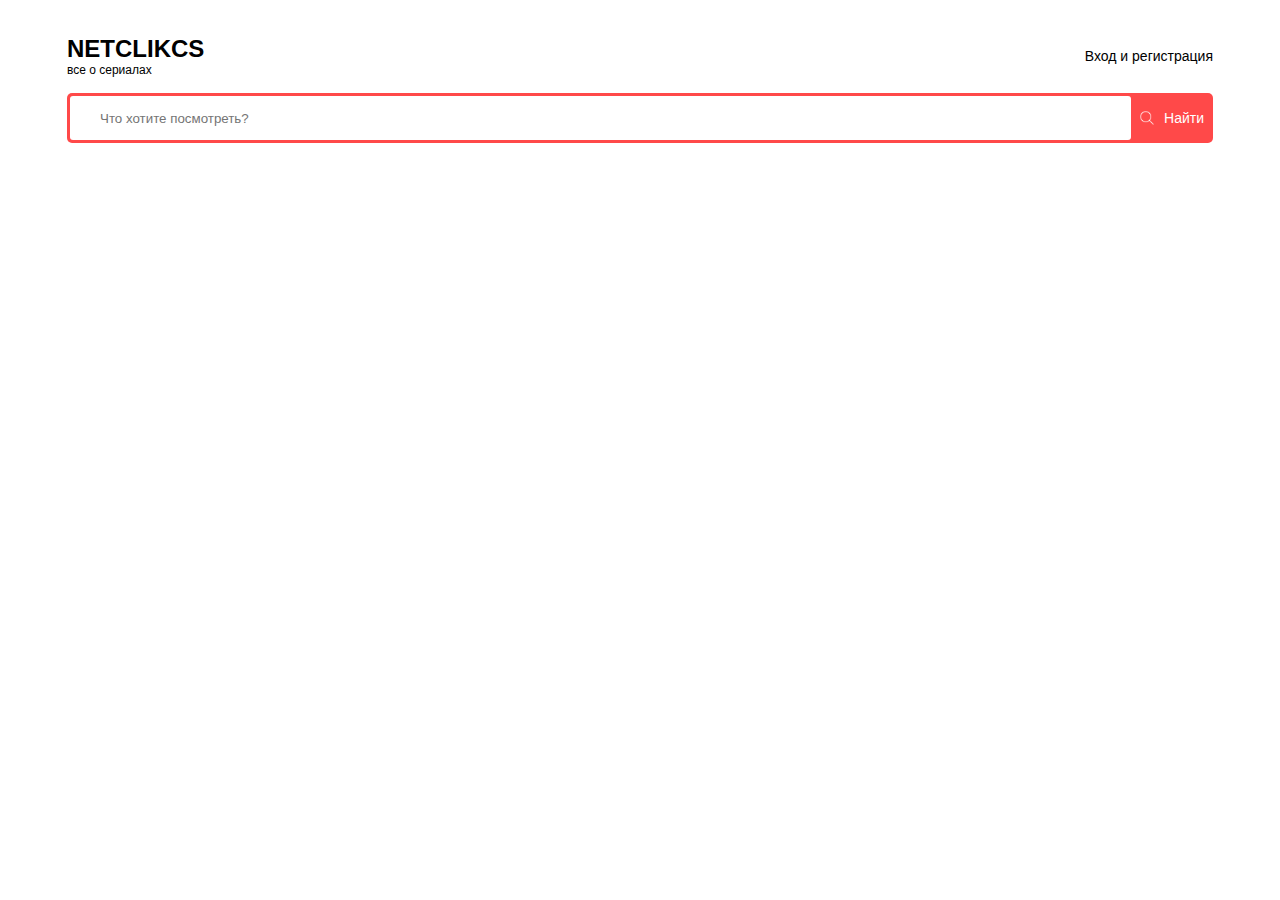
==== index.html @ 05db2621 "initial commit" ====
<!DOCTYPE html>
<html lang="en">
<head>
    <meta charset="UTF-8">
    <meta name="viewport" content="width=device-width, initial-scale=1.0">
    <title>Netkliks</title>
    <link rel="stylesheet" href="style.css">
</head>
<body>
    <header class="header">
        <div class="container">
            <div class="header-box">
                <div class="header-logo">
                    <h1>NETCLIKCS</h1>
                    <p>все о сериалах</p>
                </div>
                <div class="header-controls">
                    <a href="#">Вход и регистрация</a>
                </div>
                <div class="header-controls--mobile">
                    <img src="./images/burger.svg" alt="burger">
                </div>
            </div>
        </div>
    </header>
    <main>
        <section class="search">
            <div class="container">
                <div class="search-box">
                    <input type="text" placeholder="Что хотите посмотреть?">
                    <button>
                        <img src="./images/search.svg" alt="search">
                        <span>Найти</span>
                    </button>
                </div>
            </div>
        </section>
        <section class="content">
            <div class="container">

            </div>
        </section>
    </main>
</body>
</html>
---- style.css ----
* {
    box-sizing: border-box;
}
body {
    margin: 0;
    padding: 0;
}
.container {
    max-width: 1194px;
    margin: 0 auto;
    padding-left: 24px;
    padding-right: 24px;
}
.header {
    margin-top: 34px;
    margin-bottom: 15px;
}
.header-box {
    display: flex;
    justify-content: space-between;
    align-items: center;
}
.header-logo h1 {
    margin: 0;
    font-family: Inter, sans-serif;
    font-size: 24px;
    font-weight: 700;
    line-height: 29px;
}
.header-logo p {
    margin: 0;
    font-family: Inter, sans-serif;
    font-size: 12px;
    font-weight: 300;
    line-height: 15px;
}
.header-controls a {
    font-family: Inter, sans-serif;
    font-size: 14px;
    font-weight: 400;
    line-height: 17px;
    text-decoration: none;
    color: rgb(0, 0, 0);
    cursor: pointer;
}
.header-controls a:hover {
    color: rgb(255, 73, 73);
}
.header-controls--mobile {
    display: none;
    align-self: flex-start;
}
.search-box {
    border-radius: 5px;
    background: rgb(255, 73, 73);
    display: flex;
    justify-content: space-between;
    align-items: center;
    padding: 3px;
    gap: 3px;
    height: 50px;
}
.search-box input {
    flex-grow: 1;
    height: 100%;
    border: none;
    outline: none;
    border-radius: 3px;
    background: rgb(255, 255, 255);
    padding: 0 30px;
    min-width: 0;
}
.search-box button {
    height: 100%;
    display: flex;
    align-items: center;
    gap: 10px;
    background: rgb(255, 73, 73);
    border: none;
    color: rgb(255, 255, 255);
    font-family: Inter, sans-serif;
    font-size: 14px;
    font-weight: 400;
    line-height: 17px;
    cursor: pointer;
}

@media (max-width: 768px) {
    .header-controls--mobile {
        display: block;
    }
    .header-controls {
        display: none;
    }
    .search-box input {
        padding: 0 15px;
    }
}
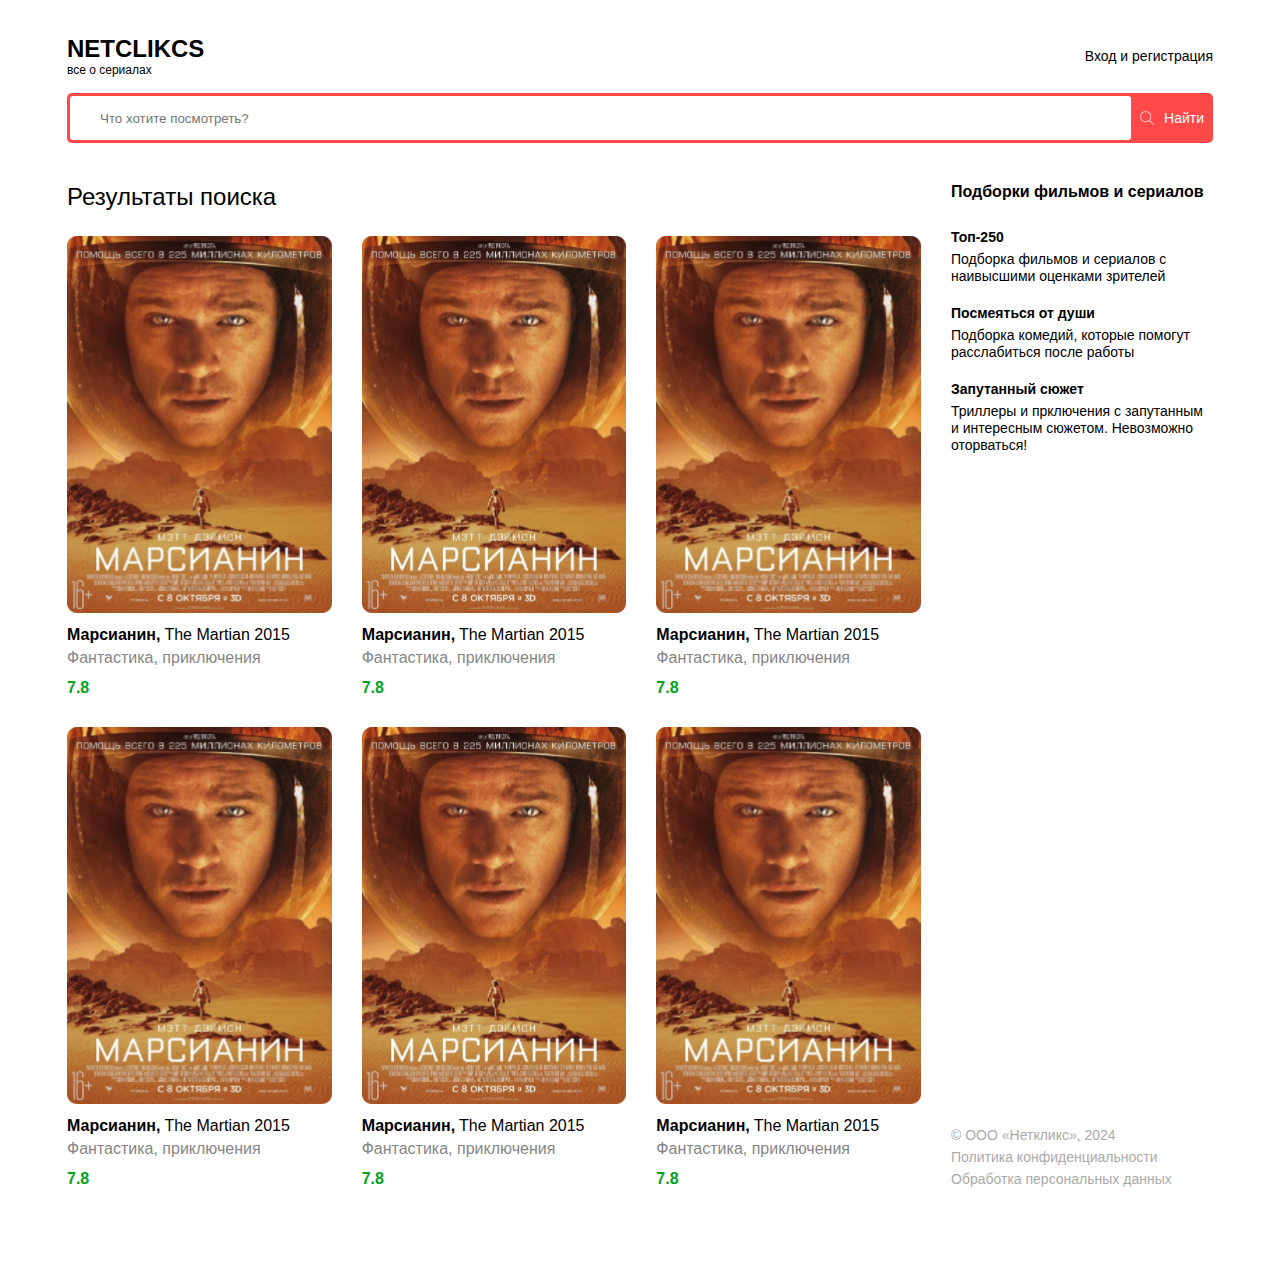
==== commit 60887737: "add: day 2" ====
--- a/index.html
+++ b/index.html
@@ -37,7 +37,131 @@
         </section>
         <section class="content">
             <div class="container">
-
+                <div class="content-box">
+                    <div class="content-main">
+                        <h2 class="content-main__title">
+                            Результаты поиска
+                        </h2>
+                        <div class="content-cards">
+                            <a href="/film.html" class="content-cards__item">
+                                <div class="content-cards__item--img">
+                                    <img src="./images/film.png" alt="film">
+                                </div>
+                                <div class="content-cards__item--title">
+                                    <h5>Марсианин,</h5>
+                                    <span>The Martian 2015</span>
+                                </div>
+                                <p class="content-cards__item--description">
+                                    Фантастика, приключения
+                                </p>
+                                <p class="content-cards__item--rating">
+                                    7.8
+                                </p>
+                            </a>
+                            <a href="/film.html" class="content-cards__item">
+                                <div class="content-cards__item--img">
+                                    <img src="./images/film.png" alt="film">
+                                </div>
+                                <div class="content-cards__item--title">
+                                    <h5>Марсианин,</h5>
+                                    <span>The Martian 2015</span>
+                                </div>
+                                <p class="content-cards__item--description">
+                                    Фантастика, приключения
+                                </p>
+                                <p class="content-cards__item--rating">
+                                    7.8
+                                </p>
+                            </a>
+                            <a href="/film.html" class="content-cards__item">
+                                <div class="content-cards__item--img">
+                                    <img src="./images/film.png" alt="film">
+                                </div>
+                                <div class="content-cards__item--title">
+                                    <h5>Марсианин,</h5>
+                                    <span>The Martian 2015</span>
+                                </div>
+                                <p class="content-cards__item--description">
+                                    Фантастика, приключения
+                                </p>
+                                <p class="content-cards__item--rating">
+                                    7.8
+                                </p>
+                            </a>
+                            <a href="/film.html" class="content-cards__item">
+                                <div class="content-cards__item--img">
+                                    <img src="./images/film.png" alt="film">
+                                </div>
+                                <div class="content-cards__item--title">
+                                    <h5>Марсианин,</h5>
+                                    <span>The Martian 2015</span>
+                                </div>
+                                <p class="content-cards__item--description">
+                                    Фантастика, приключения
+                                </p>
+                                <p class="content-cards__item--rating">
+                                    7.8
+                                </p>
+                            </a>
+                            <a href="/film.html" class="content-cards__item">
+                                <div class="content-cards__item--img">
+                                    <img src="./images/film.png" alt="film">
+                                </div>
+                                <div class="content-cards__item--title">
+                                    <h5>Марсианин,</h5>
+                                    <span>The Martian 2015</span>
+                                </div>
+                                <p class="content-cards__item--description">
+                                    Фантастика, приключения
+                                </p>
+                                <p class="content-cards__item--rating">
+                                    7.8
+                                </p>
+                            </a>
+                            <a href="/film.html" class="content-cards__item">
+                                <div class="content-cards__item--img">
+                                    <img src="./images/film.png" alt="film">
+                                </div>
+                                <div class="content-cards__item--title">
+                                    <h5>Марсианин,</h5>
+                                    <span>The Martian 2015</span>
+                                </div>
+                                <p class="content-cards__item--description">
+                                    Фантастика, приключения
+                                </p>
+                                <p class="content-cards__item--rating">
+                                    7.8
+                                </p>
+                            </a>
+                        </div>
+                    </div>
+                    <div class="content-sidebar">
+                        <div class="content-sidebar__info">
+                            <h4 class="content-sidebar__info--title">
+                                Подборки фильмов и сериалов
+                            </h4>
+                            <div class="content-sidebar__info__wrapper">
+                                <div class="content-sidebar__info__item">
+                                    <h5>Топ-250</h5>
+                                    <p>Подборка фильмов и сериалов с наивысшими оценками зрителей</p>
+                                </div>
+                                <div class="content-sidebar__info__item">
+                                    <h5>Посмеяться от души</h5>
+                                    <p>Подборка комедий, которые помогут расслабиться после работы</p>
+                                </div>
+                                <div class="content-sidebar__info__item">
+                                    <h5>Запутанный сюжет</h5>
+                                    <p>Триллеры и прключения с запутанным и интересным сюжетом. Невозможно оторваться!</p>
+                                </div>
+                            </div>
+                        </div>
+                        <div class="content-sidebar__footer">
+                            <p>© ООО «Неткликс», 2024</p>
+                            <a href="#">Политика конфиденциальности</a>
+                            <a href="#">Обработка персональных данных</a>
+                        </div>
+                    </div>
+                </div>
             </div>
         </section>
     </main>
--- a/style.css
+++ b/style.css
@@ -49,6 +49,9 @@
 .header-controls--mobile {
     display: none;
     align-self: flex-start;
+}
+.search {
+    margin-bottom: 39px;
 }
 .search-box {
     border-radius: 5px;
@@ -84,6 +87,248 @@
     line-height: 17px;
     cursor: pointer;
 }
+.content {
+    margin-bottom: 94px;
+}
+.content-box {
+    display: flex;
+    justify-content: space-between;
+    gap: 30px;
+}
+.content-main {
+    flex-grow: 1;
+}
+.content-main__title {
+    margin: 0;
+    margin-bottom: 25px;
+    color: rgb(0, 0, 0);
+    font-family: Inter, sans-serif;
+    font-size: 24px;
+    font-weight: 500;
+    line-height: 29px;
+}
+.content-cards {
+    display: flex;
+    flex-wrap: wrap;
+    gap: 30px;
+}
+.content-cards__item {
+    width: calc((100% - (30px*2)) / 3);
+    text-decoration: none;
+}
+.content-cards__item--img {
+    width: 100%;
+    display: block;
+    margin-bottom: 12px;
+    img {
+        width: 100%;
+        display: block;
+    }
+}
+.content-cards__item--title {
+    display: flex;
+    flex-wrap: wrap;
+    gap: 4px;
+    margin-bottom: 4px;
+}
+.content-cards__item--title h5,
+.content-cards__item--title span {
+    margin: 0;
+    font-family: Inter, sans-serif;
+    font-size: 16px;
+    line-height: 19px;
+    color: rgb(0, 0, 0);
+}
+.content-cards__item--title h5 {
+    font-weight: 700;
+}
+.content-cards__item--title span {
+    font-weight: 400;
+}
+.content-cards__item--description {
+    font-family: Inter, sans-serif;
+    font-size: 16px;
+    font-weight: 400;
+    line-height: 19px;
+    color: rgb(134, 134, 134);
+    margin-top: 0;
+    margin-bottom: 11px;
+}
+.content-cards__item--rating {
+    font-family: Inter, sans-serif;
+    font-size: 16px;
+    font-weight: 700;
+    line-height: 19px;
+    color: rgb(4, 163, 30);
+    margin: 0;
+}
+.content-sidebar {
+    width: 262px;
+    min-width: 262px ;
+    display: flex;
+    flex-direction: column;
+    justify-content: space-between;
+}
+.content-sidebar__info {
+    margin-bottom: 120px;
+}
+.content-sidebar__info--title {
+    font-family: Inter, sans-serif;
+    font-size: 16px;
+    font-weight: 700;
+    line-height: 19px;
+    color: rgb(0, 0, 0);
+    margin-top: 0;
+    margin-bottom: 28px;
+ }
+.content-sidebar__info__wrapper {
+    display: flex;
+    flex-direction: column;
+    gap: 20px;
+}
+.content-sidebar__info__item {
+    display: flex;
+    flex-direction: column;
+}
+.content-sidebar__info__item h5,
+.content-sidebar__info__item p {
+    font-family: Inter, sans-serif;
+    font-size: 14px;
+    line-height: 17px;
+}
+.content-sidebar__info__item h5 {
+    font-weight: 700;
+    margin-top: 0;
+    margin-bottom: 5px;
+}
+.content-sidebar__info__item p {
+    font-weight: 400;
+    margin: 0;
+}
+.content-sidebar__footer {
+    display: flex;
+    flex-direction: column;
+    gap: 5px;
+}
+.content-sidebar__footer p,
+.content-sidebar__footer a {
+    font-family: Inter, sans-serif;
+    font-size: 14px;
+    font-weight: 400;
+    line-height: 17px;
+    color: rgb(170, 170, 170);
+}
+.content-sidebar__footer p {
+    margin: 0;
+}
+.content-sidebar__footer a {
+    text-decoration: none;
+}
+.content-sidebar__footer a:hover {
+    color: rgb(255, 73, 73);
+}
+.content-film {
+    display: flex;
+    flex-grow: 1;
+    justify-content: space-between;
+    gap: 28px;
+}
+.content-film__img {
+    width: calc((100% - 28px) / 2);
+    display: flex;
+    justify-content: center;
+}
+.content-film__img img {
+    width: 100%;
+    display: block;
+    max-width: 450px;
+}
+.content-film__info {
+    width: calc((100% - 28px) / 2);
+    display: flex;
+    flex-direction: column;
+    justify-content: space-between;
+    gap: 30px;
+}
+.content-film__info__title {
+    display: flex;
+    gap: 4px;
+    margin-bottom: 3px;
+    flex-wrap: wrap;
+}
+.content-film__info__title h1,
+.content-film__info__title p {
+    font-family: Inter, sans-serif;
+    font-size: 24px;
+    line-height: 29px;
+    color: rgb(0, 0, 0);
+}
+.content-film__info__title h1 {
+    font-weight: 700;
+    margin: 0;
+}
+.content-film__info__title p {
+    font-weight: 400;
+    margin: 0;
+}
+.content-film__info__content > * :last-child {
+    margin-bottom: 0;
+}
+.content-film__info__description {
+    font-family: Inter, sans-serif;
+    font-size: 16px;
+    font-weight: 400;
+    line-height: 19px;
+    color: rgb(134, 134, 134);
+    margin-top: 0;
+    margin-bottom: 2px;
+}
+.content-film__info__rating {
+    font-family: Inter, sans-serif;
+    font-size: 16px;
+    font-weight: 700;
+    line-height: 19px;
+    color: rgb(4, 163, 30);
+    margin-top: 0;
+    margin-bottom: 29px;
+}
+.content-film__info__text {
+    font-family: Inter, sans-serif;
+    font-size: 14px;
+    font-weight: 400;
+    line-height: 17px;
+    color: rgb(0, 0, 0);
+    margin-top: 0;
+    margin-bottom: 18px;
+}
+.content-film__info__controls button {
+    font-family: Inter, sans-serif;
+    font-size: 14px;
+    font-weight: 400;
+    line-height: 17px;
+    color: rgb(255, 255, 255);
+    padding: 16px 98px;
+    background-color: rgb(255, 73, 73);
+    border-radius: 5px;
+    border: none;
+    outline: none;
+    cursor: pointer;
+}
+
+@media (max-width: 991px) {
+    .content-cards__item {
+        width: calc((100% - (30px*1)) / 2);
+    }
+    .content-film {
+        flex-direction: column;
+    }
+    .content-film__img {
+        width: 100%;
+    }
+    .content-film__info {
+        width: 100%;
+    }
+}
 
 @media (max-width: 768px) {
     .header-controls--mobile {
@@ -95,4 +340,17 @@
     .search-box input {
         padding: 0 15px;
     }
+    .content-box {
+        flex-direction: column;
+    }
+    .content-sidebar {
+        width: 100%;
+    }
+}
+
+@media (max-width: 480px) {
+    .content-cards__item {
+        width: 100%;
+        min-width: 100%;
+    }
 }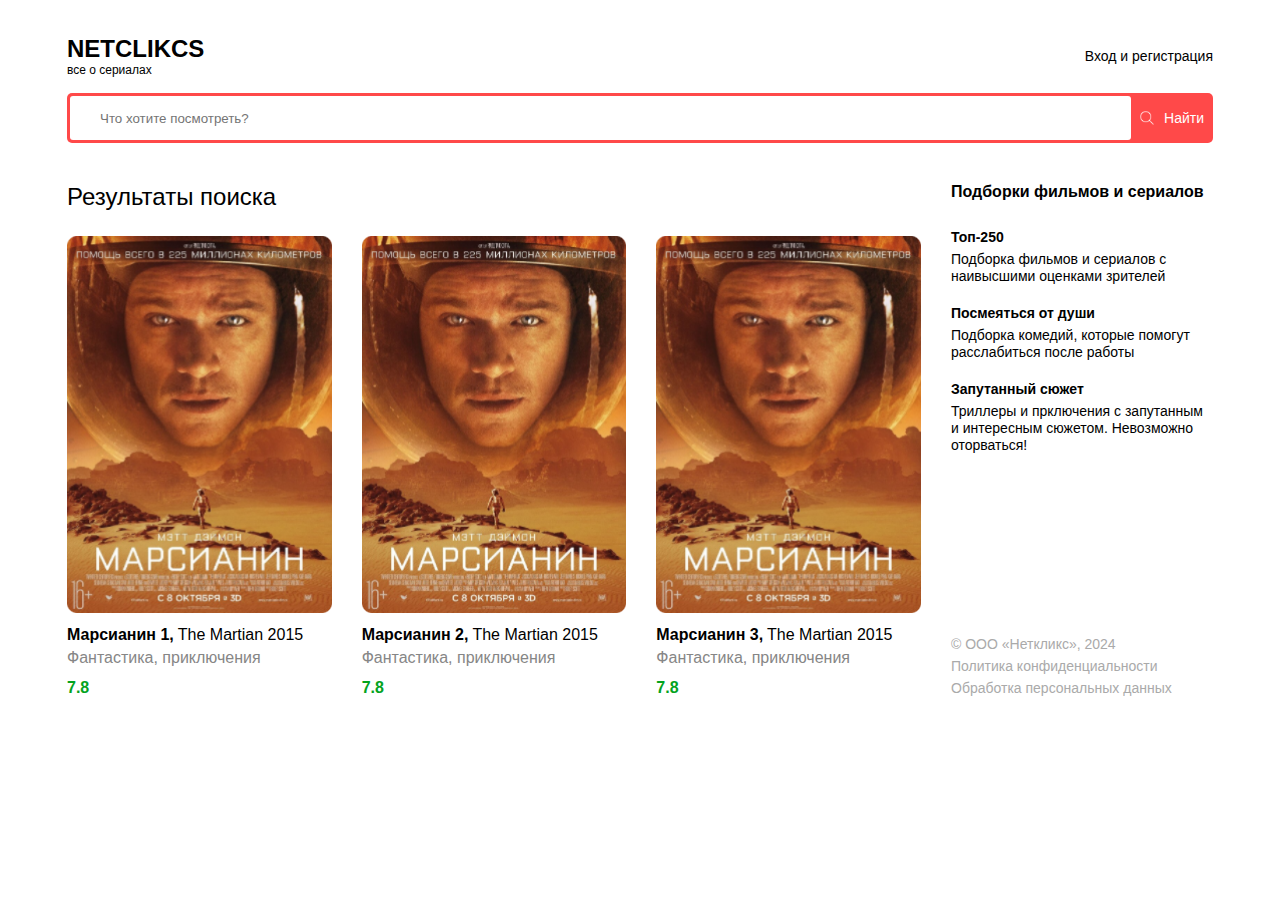
==== commit ff416ee2: "add: day 3" ====
--- a/index.html
+++ b/index.html
@@ -4,6 +4,7 @@
     <meta charset="UTF-8">
     <meta name="viewport" content="width=device-width, initial-scale=1.0">
     <title>Netkliks</title>
+    <script src="script.js" defer></script>
     <link rel="stylesheet" href="style.css">
 </head>
 <body>
@@ -27,8 +28,8 @@
         <section class="search">
             <div class="container">
                 <div class="search-box">
-                    <input type="text" placeholder="Что хотите посмотреть?">
-                    <button>
+                    <input id="search-input" type="text" placeholder="Что хотите посмотреть?">
+                    <button id="search-button">
                         <img src="./images/search.svg" alt="search">
                         <span>Найти</span>
                     </button>
